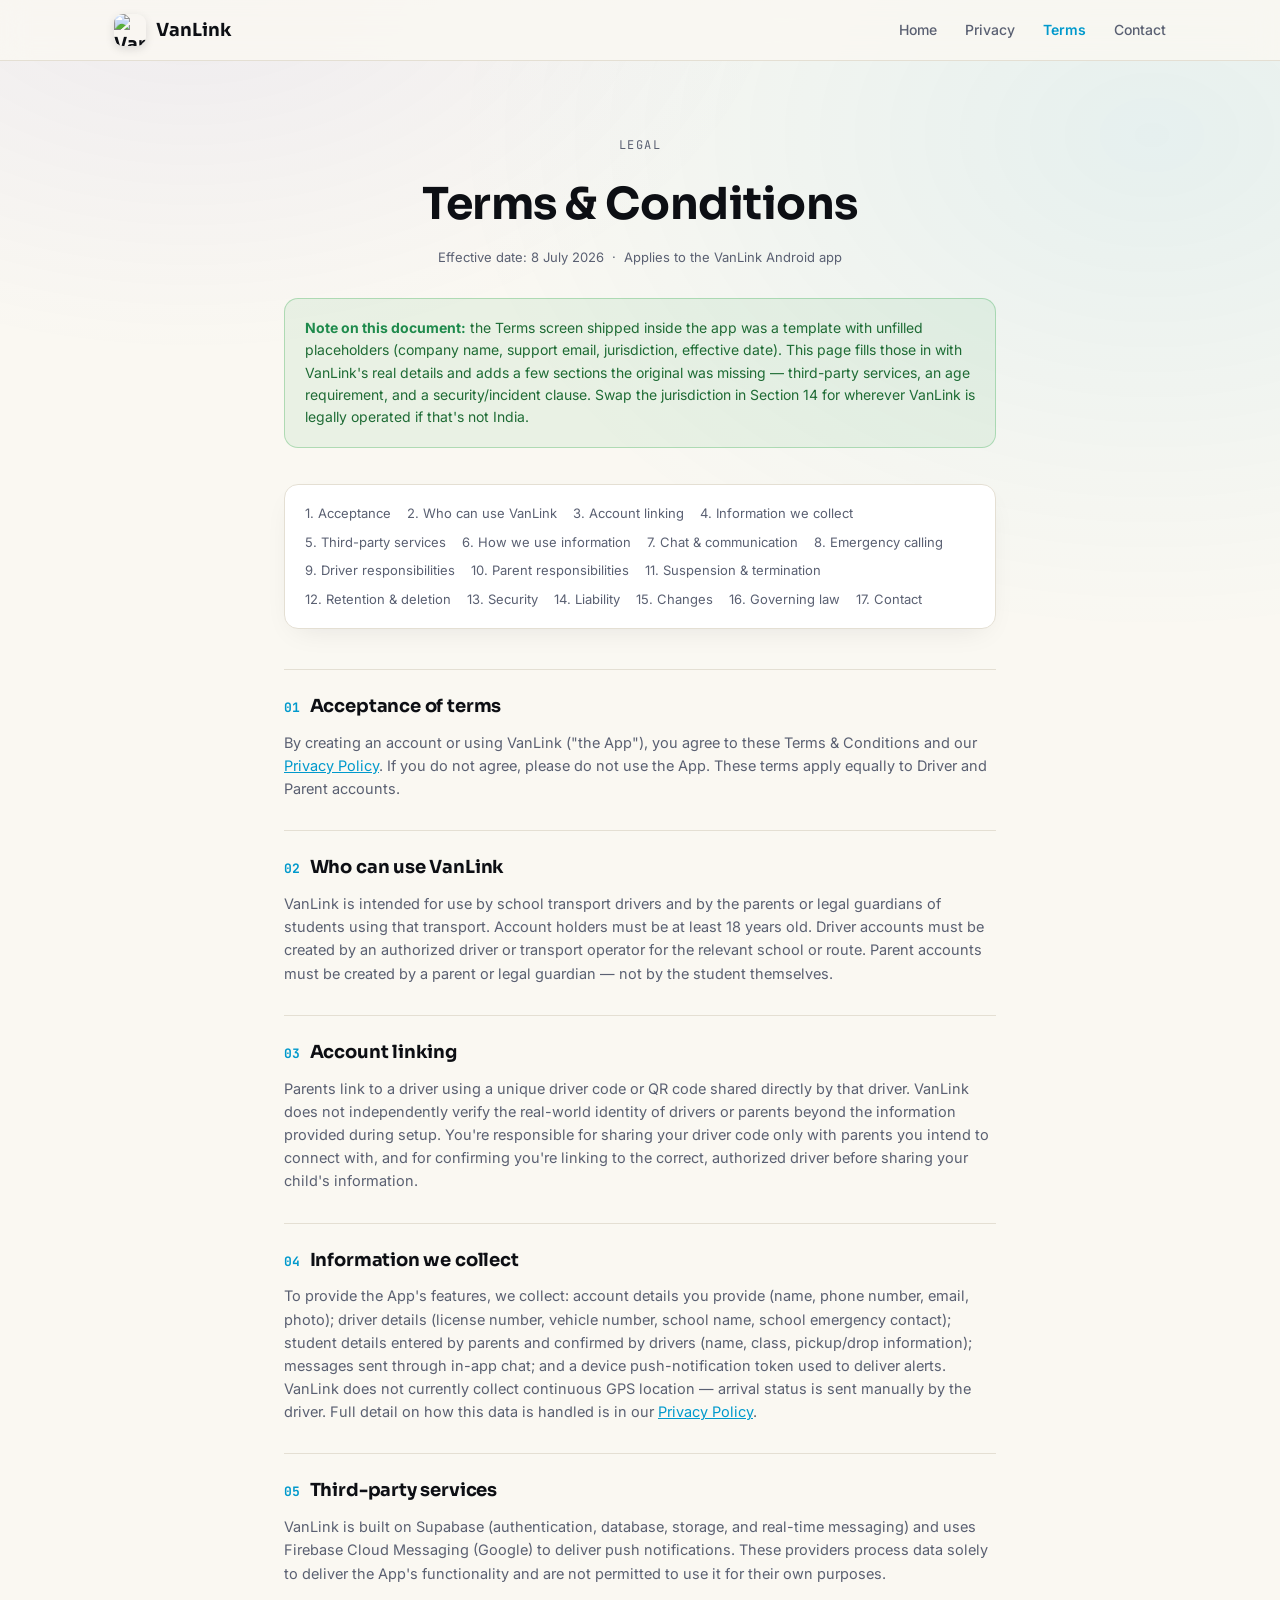
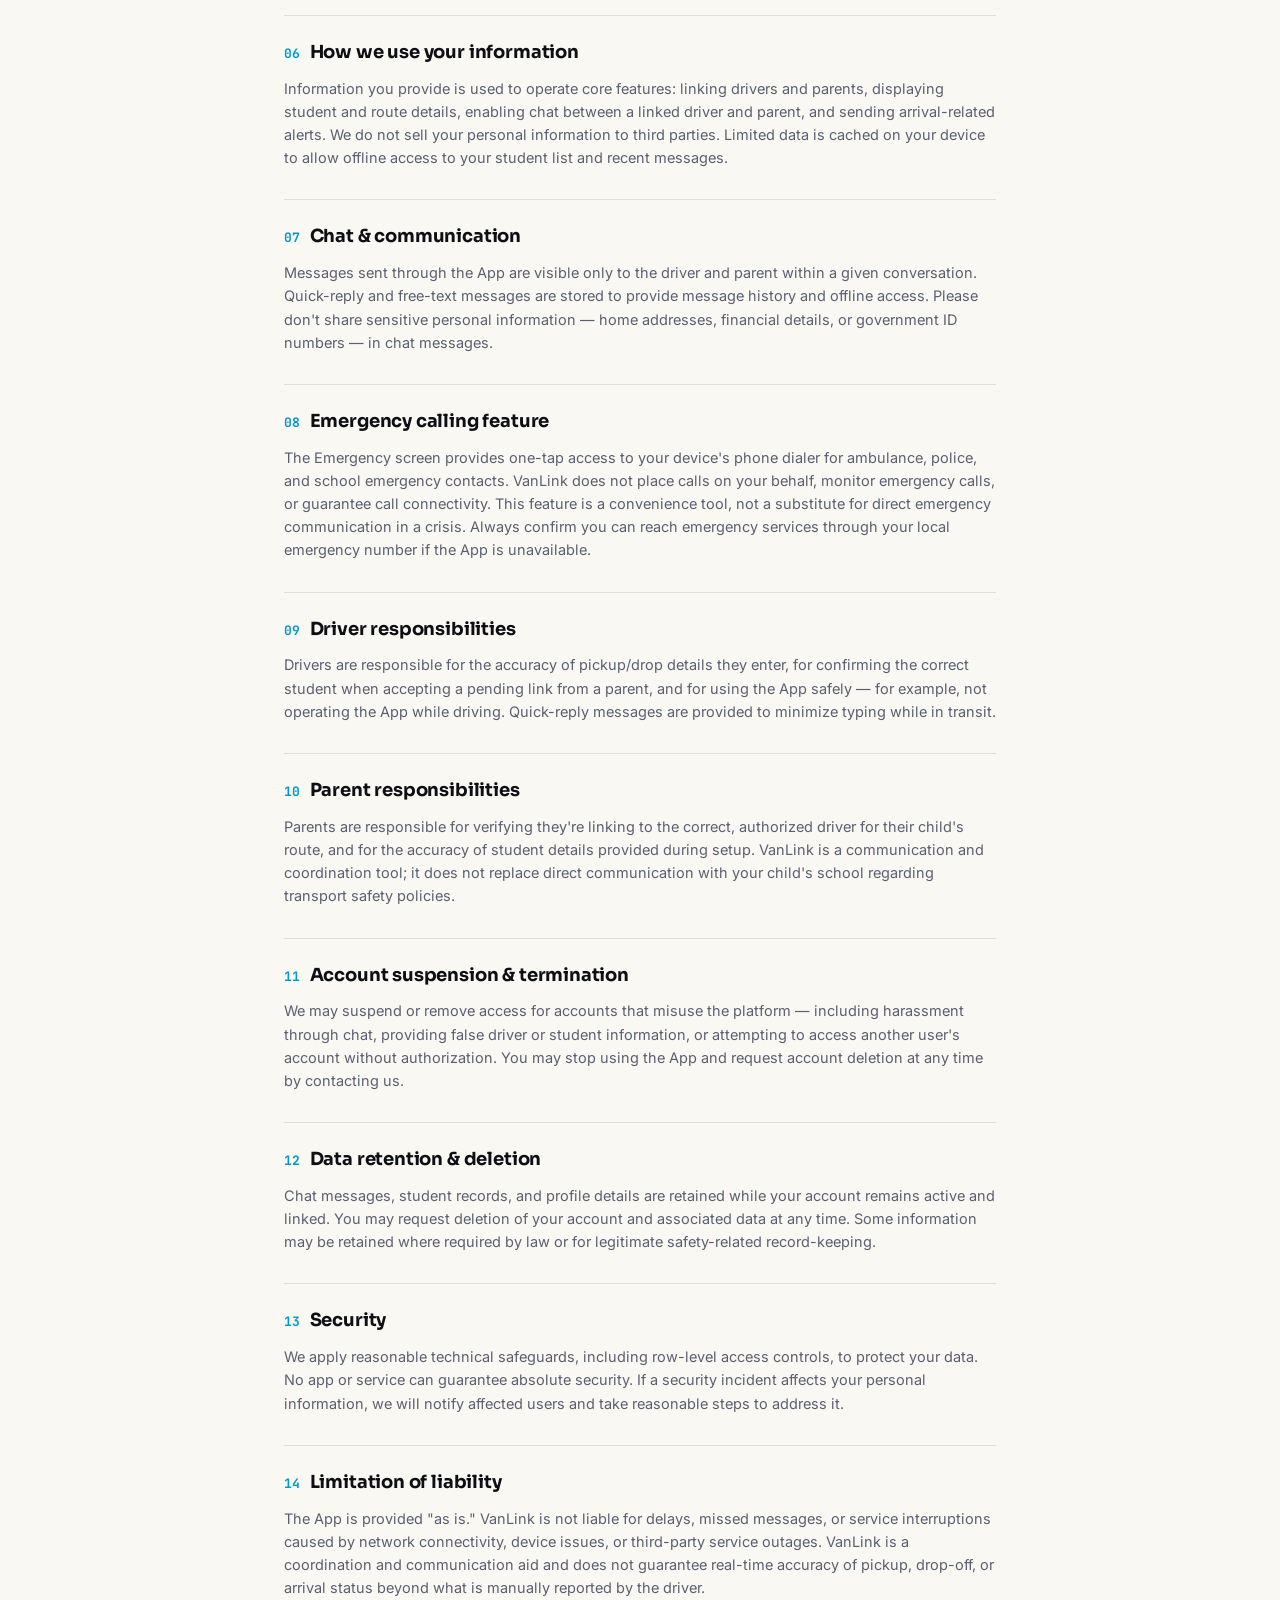
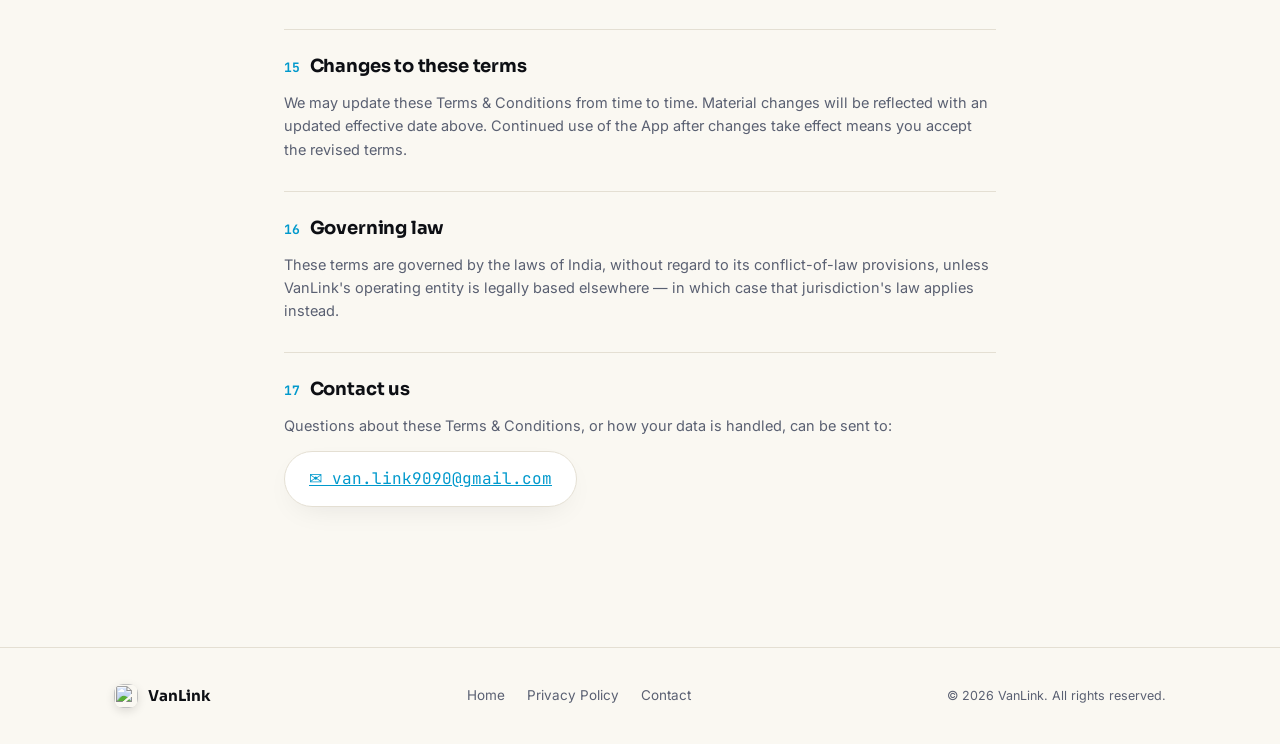
==== terms.html @ 6789e9de "Add files via upload" ====
<!DOCTYPE html>
<html lang="en">
<head>
<meta charset="UTF-8">
<meta name="viewport" content="width=device-width, initial-scale=1.0">
<title>Terms &amp; Conditions — VanLink</title>
<link rel="icon" href="assets/icon.png">
<link rel="stylesheet" href="style.css">
</head>
<body>

<nav class="nav">
  <div class="wrap">
    <div class="brand"><img src="assets/icon.png" alt="VanLink icon"> VanLink</div>
    <div class="navlinks">
      <a href="index.html">Home</a>
      <a href="privacy.html">Privacy</a>
      <a href="terms.html" class="active">Terms</a>
      <a href="#contact-foot">Contact</a>
    </div>
  </div>
</nav>

<header class="legal-hero">
  <div class="wrap">
    <span class="eyebrow">Legal</span>
    <h1>Terms &amp; Conditions</h1>
    <p class="updated">Effective date: 8 July 2026 &nbsp;·&nbsp; Applies to the VanLink Android app</p>
  </div>
</header>

<div class="wrap legal-body">

  <div class="legal-notice">
    <b>Note on this document:</b> the Terms screen shipped inside the app was a template with unfilled placeholders (company name, support email, jurisdiction, effective date). This page fills those in with VanLink's real details and adds a few sections the original was missing — third-party services, an age requirement, and a security/incident clause. Swap the jurisdiction in Section 14 for wherever VanLink is legally operated if that's not India.
  </div>

  <div class="toc">
    <a href="#t1">1. Acceptance</a>
    <a href="#t2">2. Who can use VanLink</a>
    <a href="#t3">3. Account linking</a>
    <a href="#t4">4. Information we collect</a>
    <a href="#t5">5. Third-party services</a>
    <a href="#t6">6. How we use information</a>
    <a href="#t7">7. Chat &amp; communication</a>
    <a href="#t8">8. Emergency calling</a>
    <a href="#t9">9. Driver responsibilities</a>
    <a href="#t10">10. Parent responsibilities</a>
    <a href="#t11">11. Suspension &amp; termination</a>
    <a href="#t12">12. Retention &amp; deletion</a>
    <a href="#t13">13. Security</a>
    <a href="#t14">14. Liability</a>
    <a href="#t15">15. Changes</a>
    <a href="#t16">16. Governing law</a>
    <a href="#t17">17. Contact</a>
  </div>

  <div class="legal-section" id="t1">
    <h2><span class="num">01</span> Acceptance of terms</h2>
    <p>By creating an account or using VanLink ("the App"), you agree to these Terms &amp; Conditions and our <a href="privacy.html">Privacy Policy</a>. If you do not agree, please do not use the App. These terms apply equally to Driver and Parent accounts.</p>
  </div>

  <div class="legal-section" id="t2">
    <h2><span class="num">02</span> Who can use VanLink</h2>
    <p>VanLink is intended for use by school transport drivers and by the parents or legal guardians of students using that transport. Account holders must be at least 18 years old. Driver accounts must be created by an authorized driver or transport operator for the relevant school or route. Parent accounts must be created by a parent or legal guardian — not by the student themselves.</p>
  </div>

  <div class="legal-section" id="t3">
    <h2><span class="num">03</span> Account linking</h2>
    <p>Parents link to a driver using a unique driver code or QR code shared directly by that driver. VanLink does not independently verify the real-world identity of drivers or parents beyond the information provided during setup. You're responsible for sharing your driver code only with parents you intend to connect with, and for confirming you're linking to the correct, authorized driver before sharing your child's information.</p>
  </div>

  <div class="legal-section" id="t4">
    <h2><span class="num">04</span> Information we collect</h2>
    <p>To provide the App's features, we collect: account details you provide (name, phone number, email, photo); driver details (license number, vehicle number, school name, school emergency contact); student details entered by parents and confirmed by drivers (name, class, pickup/drop information); messages sent through in-app chat; and a device push-notification token used to deliver alerts. VanLink does not currently collect continuous GPS location — arrival status is sent manually by the driver. Full detail on how this data is handled is in our <a href="privacy.html">Privacy Policy</a>.</p>
  </div>

  <div class="legal-section" id="t5">
    <h2><span class="num">05</span> Third-party services</h2>
    <p>VanLink is built on Supabase (authentication, database, storage, and real-time messaging) and uses Firebase Cloud Messaging (Google) to deliver push notifications. These providers process data solely to deliver the App's functionality and are not permitted to use it for their own purposes.</p>
  </div>

  <div class="legal-section" id="t6">
    <h2><span class="num">06</span> How we use your information</h2>
    <p>Information you provide is used to operate core features: linking drivers and parents, displaying student and route details, enabling chat between a linked driver and parent, and sending arrival-related alerts. We do not sell your personal information to third parties. Limited data is cached on your device to allow offline access to your student list and recent messages.</p>
  </div>

  <div class="legal-section" id="t7">
    <h2><span class="num">07</span> Chat &amp; communication</h2>
    <p>Messages sent through the App are visible only to the driver and parent within a given conversation. Quick-reply and free-text messages are stored to provide message history and offline access. Please don't share sensitive personal information — home addresses, financial details, or government ID numbers — in chat messages.</p>
  </div>

  <div class="legal-section" id="t8">
    <h2><span class="num">08</span> Emergency calling feature</h2>
    <p>The Emergency screen provides one-tap access to your device's phone dialer for ambulance, police, and school emergency contacts. VanLink does not place calls on your behalf, monitor emergency calls, or guarantee call connectivity. This feature is a convenience tool, not a substitute for direct emergency communication in a crisis. Always confirm you can reach emergency services through your local emergency number if the App is unavailable.</p>
  </div>

  <div class="legal-section" id="t9">
    <h2><span class="num">09</span> Driver responsibilities</h2>
    <p>Drivers are responsible for the accuracy of pickup/drop details they enter, for confirming the correct student when accepting a pending link from a parent, and for using the App safely — for example, not operating the App while driving. Quick-reply messages are provided to minimize typing while in transit.</p>
  </div>

  <div class="legal-section" id="t10">
    <h2><span class="num">10</span> Parent responsibilities</h2>
    <p>Parents are responsible for verifying they're linking to the correct, authorized driver for their child's route, and for the accuracy of student details provided during setup. VanLink is a communication and coordination tool; it does not replace direct communication with your child's school regarding transport safety policies.</p>
  </div>

  <div class="legal-section" id="t11">
    <h2><span class="num">11</span> Account suspension &amp; termination</h2>
    <p>We may suspend or remove access for accounts that misuse the platform — including harassment through chat, providing false driver or student information, or attempting to access another user's account without authorization. You may stop using the App and request account deletion at any time by contacting us.</p>
  </div>

  <div class="legal-section" id="t12">
    <h2><span class="num">12</span> Data retention &amp; deletion</h2>
    <p>Chat messages, student records, and profile details are retained while your account remains active and linked. You may request deletion of your account and associated data at any time. Some information may be retained where required by law or for legitimate safety-related record-keeping.</p>
  </div>

  <div class="legal-section" id="t13">
    <h2><span class="num">13</span> Security</h2>
    <p>We apply reasonable technical safeguards, including row-level access controls, to protect your data. No app or service can guarantee absolute security. If a security incident affects your personal information, we will notify affected users and take reasonable steps to address it.</p>
  </div>

  <div class="legal-section" id="t14">
    <h2><span class="num">14</span> Limitation of liability</h2>
    <p>The App is provided "as is." VanLink is not liable for delays, missed messages, or service interruptions caused by network connectivity, device issues, or third-party service outages. VanLink is a coordination and communication aid and does not guarantee real-time accuracy of pickup, drop-off, or arrival status beyond what is manually reported by the driver.</p>
  </div>

  <div class="legal-section" id="t15">
    <h2><span class="num">15</span> Changes to these terms</h2>
    <p>We may update these Terms &amp; Conditions from time to time. Material changes will be reflected with an updated effective date above. Continued use of the App after changes take effect means you accept the revised terms.</p>
  </div>

  <div class="legal-section" id="t16">
    <h2><span class="num">16</span> Governing law</h2>
    <p>These terms are governed by the laws of India, without regard to its conflict-of-law provisions, unless VanLink's operating entity is legally based elsewhere — in which case that jurisdiction's law applies instead.</p>
  </div>

  <div class="legal-section" id="t17">
    <h2><span class="num">17</span> Contact us</h2>
    <p>Questions about these Terms &amp; Conditions, or how your data is handled, can be sent to:</p>
    <p><a class="email-pill" href="mailto:van.link9090@gmail.com" style="margin-top:6px;">✉ van.link9090@gmail.com</a></p>
  </div>

</div>

<footer id="contact-foot">
  <div class="wrap">
    <div class="brand" style="font-size:15px;"><img src="assets/icon.png" style="width:24px;height:24px;"> VanLink</div>
    <div class="flinks">
      <a href="index.html">Home</a>
      <a href="privacy.html">Privacy Policy</a>
      <a href="mailto:van.link9090@gmail.com">Contact</a>
    </div>
    <span class="fine">© 2026 VanLink. All rights reserved.</span>
  </div>
</footer>

</body>
</html>
---- style.css ----
@import url('https://fonts.googleapis.com/css2?family=Sora:wght@400;500;600;700;800&family=Inter:wght@400;500;600&family=JetBrains+Mono:wght@500;600&display=swap');

:root{
  --blue:#0099CC;
  --purple:#5B4FCF;
  --green:#28A745;
  --orange:#F5A623;
  --bg:#FAF8F2;
  --surface:#FFFFFF;
  --card:#FFFFFF;
  --card-line:#E4DFD3;
  --text:#111111;
  --text-dim:#5A6072;
  --radius:18px;
  --shadow: 0 10px 30px -12px rgba(20,20,30,0.10);
  --shadow-lg: 0 30px 60px -20px rgba(20,20,30,0.16);
}

*{box-sizing:border-box; margin:0; padding:0;}
html{scroll-behavior:smooth;}
body{
  background:var(--bg);
  color:var(--text);
  font-family:'Inter', sans-serif;
  line-height:1.6;
  overflow-x:hidden;
}

body::before{
  content:"";
  position:fixed; inset:0;
  background:
    radial-gradient(ellipse 600px 400px at 15% -5%, rgba(91,79,207,0.08), transparent),
    radial-gradient(ellipse 700px 500px at 90% 15%, rgba(0,153,204,0.08), transparent);
  pointer-events:none;
  z-index:0;
}

h1,h2,h3,h4{
  font-family:'Sora', sans-serif;
  letter-spacing:-0.01em;
  color:#0D0F14;
}

a{color:inherit; text-decoration:none;}
.mono{font-family:'JetBrains Mono', monospace;}

.wrap{max-width:1100px; margin:0 auto; padding:0 24px; position:relative; z-index:1;}

/* ---------- NAV ---------- */
.nav{
  position:sticky; top:0; z-index:50;
  backdrop-filter:blur(14px);
  background:rgba(250,248,242,0.82);
  border-bottom:1px solid var(--card-line);
}
.nav .wrap{display:flex; align-items:center; justify-content:space-between; padding-top:14px; padding-bottom:14px;}
.brand{display:flex; align-items:center; gap:10px; font-family:'Sora'; font-weight:700; font-size:18px; color:#0D0F14;}
.brand img{width:32px; height:32px; border-radius:9px; box-shadow:0 3px 10px rgba(0,0,0,0.12);}
.navlinks{display:flex; gap:28px; font-size:14px; font-weight:500; color:var(--text-dim);}
.navlinks a:hover{color:var(--blue);}
.navlinks .active{color:var(--blue); font-weight:600;}

/* ---------- ROUTE LINE (signature element) ---------- */
.route-rail{
  position:absolute; left:50%; top:0; bottom:0; width:2px;
  transform:translateX(-50%);
  background:repeating-linear-gradient(to bottom, var(--card-line) 0 10px, transparent 10px 20px);
  z-index:0;
}
.stop{
  display:flex; align-items:center; gap:10px;
  justify-content:center;
  margin-bottom:6px;
}
.stop .dot{
  width:12px; height:12px; border-radius:50%;
  background:linear-gradient(135deg, var(--blue), var(--purple));
  box-shadow:0 0 0 6px rgba(0,153,204,0.10);
}
.stop .label{
  font-family:'JetBrains Mono', monospace; font-size:12px; letter-spacing:0.12em;
  text-transform:uppercase; color:var(--text-dim);
}

/* ---------- HERO ---------- */
.hero{padding:96px 0 60px; text-align:center; position:relative;}
.hero .eyebrow{
  display:inline-flex; align-items:center; gap:8px;
  font-family:'JetBrains Mono'; font-size:12.5px; letter-spacing:0.14em; text-transform:uppercase;
  color:#1E8A4C; border:1px solid rgba(40,167,69,0.3); background:rgba(40,167,69,0.08);
  padding:6px 14px; border-radius:100px; margin-bottom:28px;
}
.hero h1{
  font-size:clamp(38px, 6vw, 66px); font-weight:800; line-height:1.05;
  background:linear-gradient(100deg, #0D0F14 30%, var(--blue) 68%, var(--purple) 100%);
  -webkit-background-clip:text; background-clip:text; color:transparent;
  max-width:820px; margin:0 auto 22px;
}
.hero p.lede{
  font-size:18px; color:var(--text-dim); max-width:560px; margin:0 auto 36px;
}
.cta-row{display:flex; gap:14px; justify-content:center; flex-wrap:wrap;}
.btn{
  display:inline-flex; align-items:center; gap:8px;
  padding:14px 26px; border-radius:14px; font-weight:600; font-size:15px;
  border:1px solid var(--card-line); transition:transform .15s ease, box-shadow .15s ease;
}
.btn:hover{transform:translateY(-2px); box-shadow:var(--shadow);}
.btn-primary{
  background:linear-gradient(120deg, var(--blue), var(--purple));
  color:#fff; border:none;
}
.btn-ghost{background:#fff; color:#0D0F14;}
.btn-ghost:hover{border-color:var(--blue);}

/* ---------- SECTION SHELL ---------- */
section{padding:78px 0; position:relative;}
.section-head{text-align:center; max-width:640px; margin:0 auto 54px;}
.section-head h2{font-size:clamp(28px,4vw,38px); font-weight:700; margin-bottom:14px;}
.section-head p{color:var(--text-dim); font-size:16px;}

/* ---------- FEATURE GRID ---------- */
.grid3{display:grid; grid-template-columns:repeat(3,1fr); gap:20px;}
.grid2{display:grid; grid-template-columns:repeat(2,1fr); gap:20px;}
.card{
  background:var(--card); border:1px solid var(--card-line); border-radius:var(--radius);
  padding:28px; box-shadow:var(--shadow); transition:transform .15s ease, box-shadow .15s ease;
}
.card:hover{transform:translateY(-3px); box-shadow:var(--shadow-lg);}
.card .ico{
  width:42px; height:42px; border-radius:12px; display:flex; align-items:center; justify-content:center;
  background:rgba(0,153,204,0.10); margin-bottom:18px; font-size:20px;
}
.card h3{font-size:17px; margin-bottom:8px; font-weight:600;}
.card p{color:var(--text-dim); font-size:14.5px;}

/* ---------- ROLE TABS ---------- */
.roles{display:grid; grid-template-columns:1fr 1fr; gap:24px;}
.role-card{
  border:1px solid var(--card-line); border-radius:22px; padding:32px; background:var(--card);
  box-shadow:var(--shadow);
}
.role-card .tag{
  font-family:'JetBrains Mono'; font-size:11.5px; letter-spacing:0.1em; text-transform:uppercase;
  color:var(--blue); margin-bottom:12px; display:block;
}
.role-card h3{font-size:22px; margin-bottom:16px;}
.role-card ul{list-style:none;}
.role-card li{
  padding:9px 0; border-top:1px solid var(--card-line); color:var(--text-dim); font-size:14.5px;
  display:flex; gap:10px;
}
.role-card li:before{content:"→"; color:var(--green); flex-shrink:0; font-weight:700;}

/* ---------- PHONE MOCKUPS ---------- */
.showcase{display:flex; gap:28px; justify-content:center; flex-wrap:wrap; padding-top:10px;}
.phone{
  width:240px; height:490px; border-radius:34px; padding:10px;
  background:linear-gradient(160deg,#232734,#111318);
  border:1px solid rgba(0,0,0,0.08);
  box-shadow:var(--shadow-lg);
  position:relative; flex-shrink:0;
}
.phone .screen{
  width:100%; height:100%; border-radius:26px; overflow:hidden;
  background:linear-gradient(180deg,#FFFFFF, #F5F8FF 70%);
  position:relative; display:flex; flex-direction:column;
}
.phone .notch{
  position:absolute; top:8px; left:50%; transform:translateX(-50%);
  width:60px; height:6px; border-radius:6px; background:rgba(0,0,0,0.12); z-index:5;
}
.phone .caption{text-align:center; margin-top:16px; font-size:13.5px; color:var(--text-dim); font-family:'JetBrains Mono';}
.screen-content{padding:26px 16px 16px; flex:1; display:flex; flex-direction:column; gap:10px;}
.mini-bar{height:9px; border-radius:5px; background:#E7EAF2;}
.mini-bar.w60{width:60%;} .mini-bar.w80{width:80%;} .mini-bar.w40{width:40%;}
.mini-card{
  background:#FFFFFF; border:1px solid #ECE7DA;
  border-radius:12px; padding:12px; display:flex; align-items:center; gap:10px;
  box-shadow:0 4px 12px -6px rgba(20,20,30,0.10);
}
.mini-avatar{width:30px; height:30px; border-radius:9px; background:linear-gradient(135deg,var(--blue),var(--purple)); flex-shrink:0;}
.chat-bubble{max-width:75%; padding:8px 12px; border-radius:12px; font-size:11px;}
.chat-bubble.left{align-self:flex-start; background:#F0F2F8; color:#22262F; border-bottom-left-radius:2px;}
.chat-bubble.right{align-self:flex-end; background:linear-gradient(120deg,var(--blue),var(--purple)); color:#fff; border-bottom-right-radius:2px;}
.emg-btn{padding:12px; border-radius:12px; font-size:12px; font-weight:600; text-align:center;}
.emg-btn.a{background:rgba(217,48,37,0.10); color:#D93025;}
.emg-btn.b{background:rgba(0,153,204,0.10); color:var(--blue);}
.emg-btn.c{background:rgba(40,167,69,0.10); color:var(--green);}

/* ---------- MINI CODE (inside phone mockups) ---------- */
.mini-code{display:flex; gap:6px; justify-content:center; margin:6px 0;}
.mini-code span{
  width:28px; height:34px; display:flex; align-items:center; justify-content:center;
  border-radius:7px; background:#F0F2F8; border:1px solid #ECE7DA;
  font-family:'JetBrains Mono', monospace; font-weight:600; font-size:13px; color:var(--blue);
}
.mini-btn{
  padding:10px; border-radius:10px; text-align:center; font-size:12px; font-weight:600;
  background:linear-gradient(120deg,var(--blue),var(--purple)); color:#fff;
}
.mini-label{font-size:10.5px; color:var(--text-dim); text-align:center; font-family:'JetBrains Mono', monospace; letter-spacing:.06em; text-transform:uppercase;}
.mini-card.vcard{flex-direction:column; align-items:flex-start; gap:6px;}
.mini-card.vcard .mini-avatar{width:100%; height:70px; border-radius:10px;}

/* ---------- CODE BLOCK (driver code) ---------- */
.code-strip{
  display:flex; justify-content:center; gap:10px; margin:8px 0 0;
}
.code-strip span{
  width:44px; height:52px; display:flex; align-items:center; justify-content:center;
  border-radius:10px; background:#fff; border:1px solid var(--card-line); box-shadow:var(--shadow);
  font-family:'JetBrains Mono', monospace; font-weight:600; font-size:20px; color:#1E8A4C;
}

/* ---------- CONTACT ---------- */
.contact-card{
  border:1px solid var(--card-line); background:linear-gradient(140deg, rgba(0,153,204,0.07), rgba(91,79,207,0.07));
  border-radius:26px; padding:52px; text-align:center; box-shadow:var(--shadow);
}
.contact-card h2{font-size:30px; margin-bottom:12px;}
.contact-card p{color:var(--text-dim); margin-bottom:26px;}
.email-pill{
  display:inline-flex; align-items:center; gap:10px; font-family:'JetBrains Mono', monospace; font-size:16px;
  background:#fff; border:1px solid var(--card-line); padding:14px 24px; border-radius:100px;
  color:#0D0F14; box-shadow:var(--shadow); transition:box-shadow .15s ease;
}
.email-pill:hover{box-shadow:var(--shadow-lg);}

/* ---------- FOOTER ---------- */
footer{border-top:1px solid var(--card-line); padding:36px 0; margin-top:20px;}
footer .wrap{display:flex; justify-content:space-between; align-items:center; flex-wrap:wrap; gap:16px;}
footer .flinks{display:flex; gap:22px; font-size:13.5px; color:var(--text-dim);}
footer .flinks a:hover{color:var(--blue);}
.fine{font-size:12.5px; color:var(--text-dim);}

/* ---------- LEGAL PAGES ---------- */
.legal-hero{padding:70px 0 30px; text-align:center;}
.legal-hero .eyebrow{
  font-family:'JetBrains Mono'; font-size:12px; letter-spacing:0.12em; text-transform:uppercase; color:var(--text-dim);
}
.legal-hero h1{font-size:clamp(30px,4vw,44px); margin:12px 0 8px;}
.updated{font-size:13px; color:var(--text-dim);}
.legal-body{max-width:760px; margin:0 auto; padding-bottom:90px;}
.legal-notice{
  border:1px solid rgba(40,167,69,0.3); background:rgba(40,167,69,0.08); border-radius:14px;
  padding:18px 20px; margin-bottom:36px; font-size:14px; color:#1E6B35;
}
.legal-notice b{color:#1E8A4C;}
.legal-section{padding:22px 0; border-top:1px solid var(--card-line);}
.legal-section:first-of-type{border-top:none;}
.legal-section h2{font-size:18px; margin-bottom:10px; display:flex; gap:10px; align-items:baseline; color:#0D0F14;}
.legal-section h2 .num{font-family:'JetBrains Mono'; font-size:13px; color:var(--blue);}
.legal-section p, .legal-section li{color:var(--text-dim); font-size:14.5px; margin-bottom:8px;}
.legal-section ul{padding-left:20px;}
.legal-section a{color:var(--blue); text-decoration:underline;}
.toc{display:flex; flex-wrap:wrap; gap:8px 16px; margin-bottom:40px; padding:18px 20px; background:var(--card); border:1px solid var(--card-line); border-radius:14px; box-shadow:var(--shadow);}
.toc a{font-size:13px; color:var(--text-dim); text-decoration:none;}
.toc a:hover{color:var(--blue);}

@media(max-width:860px){
  .grid3{grid-template-columns:1fr;}
  .grid2{grid-template-columns:1fr;}
  .roles{grid-template-columns:1fr;}
  .navlinks{gap:16px; font-size:13px;}
  .route-rail{display:none;}
}
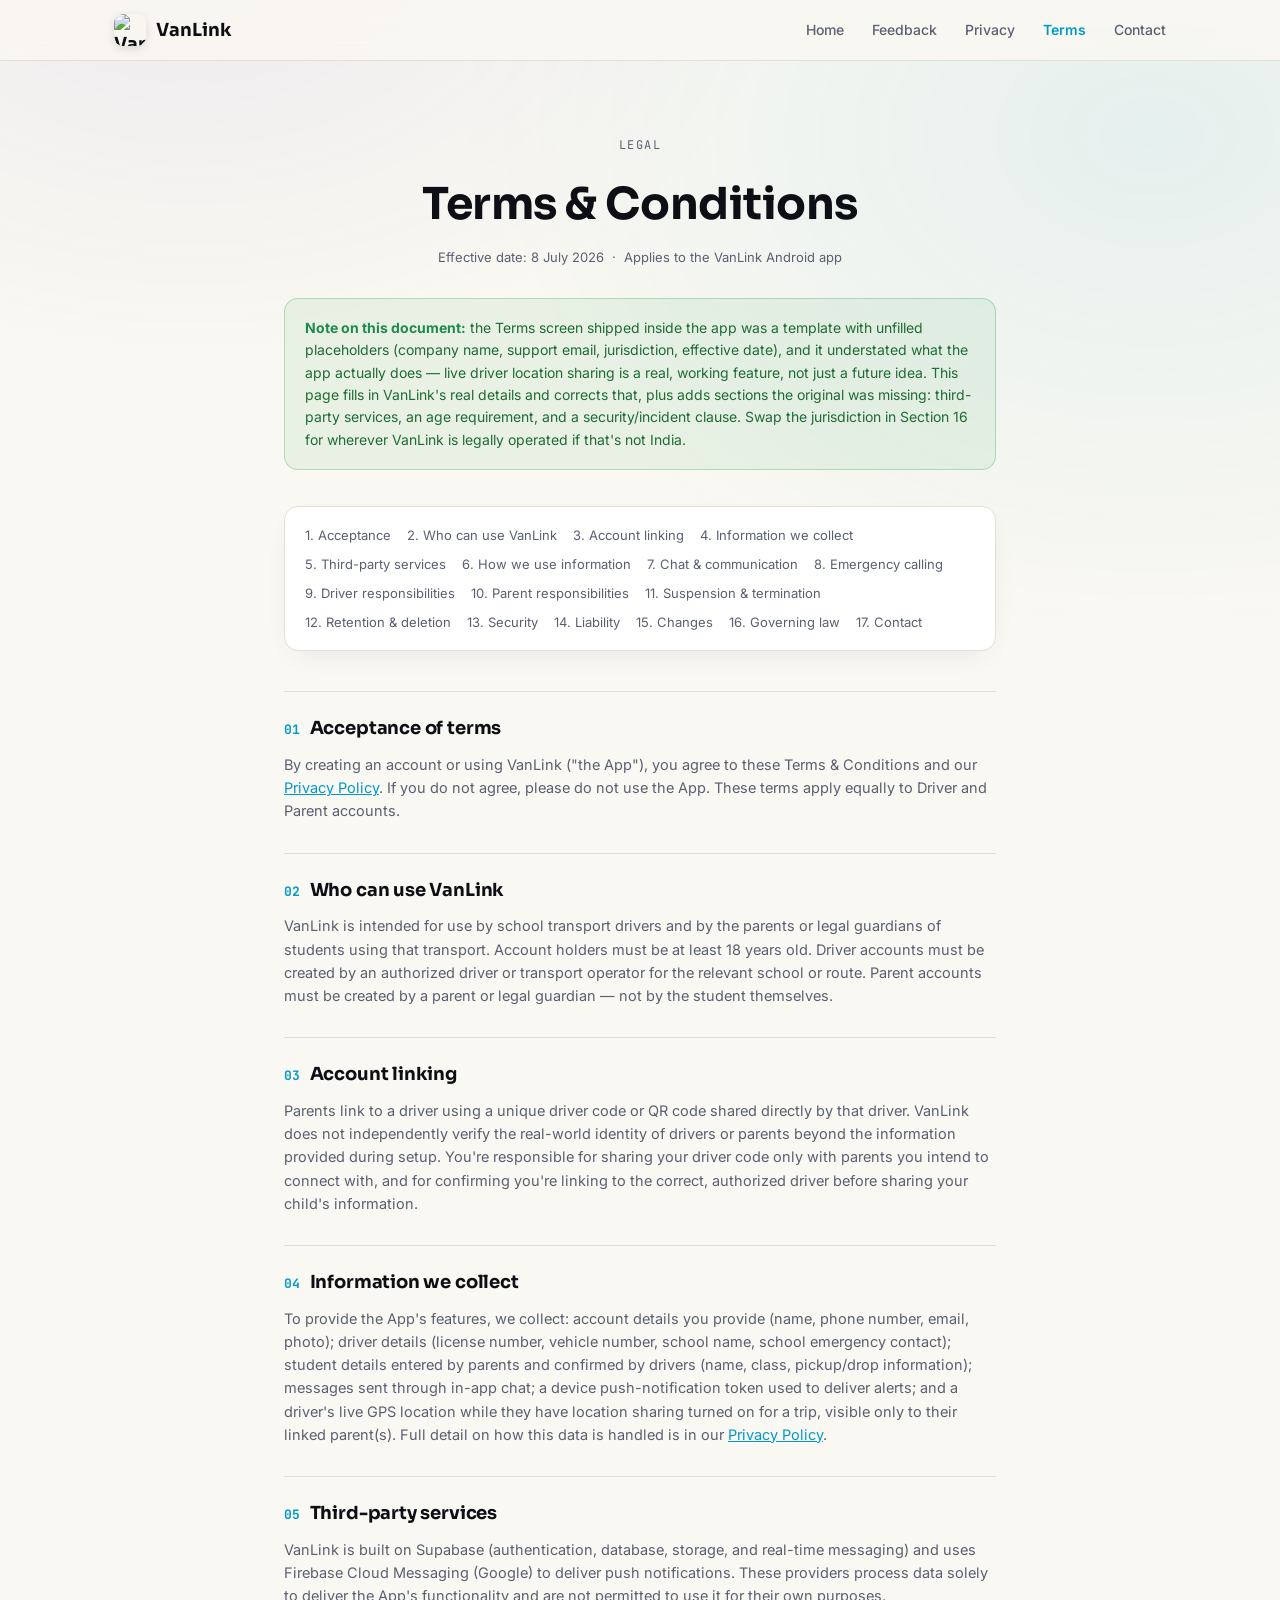
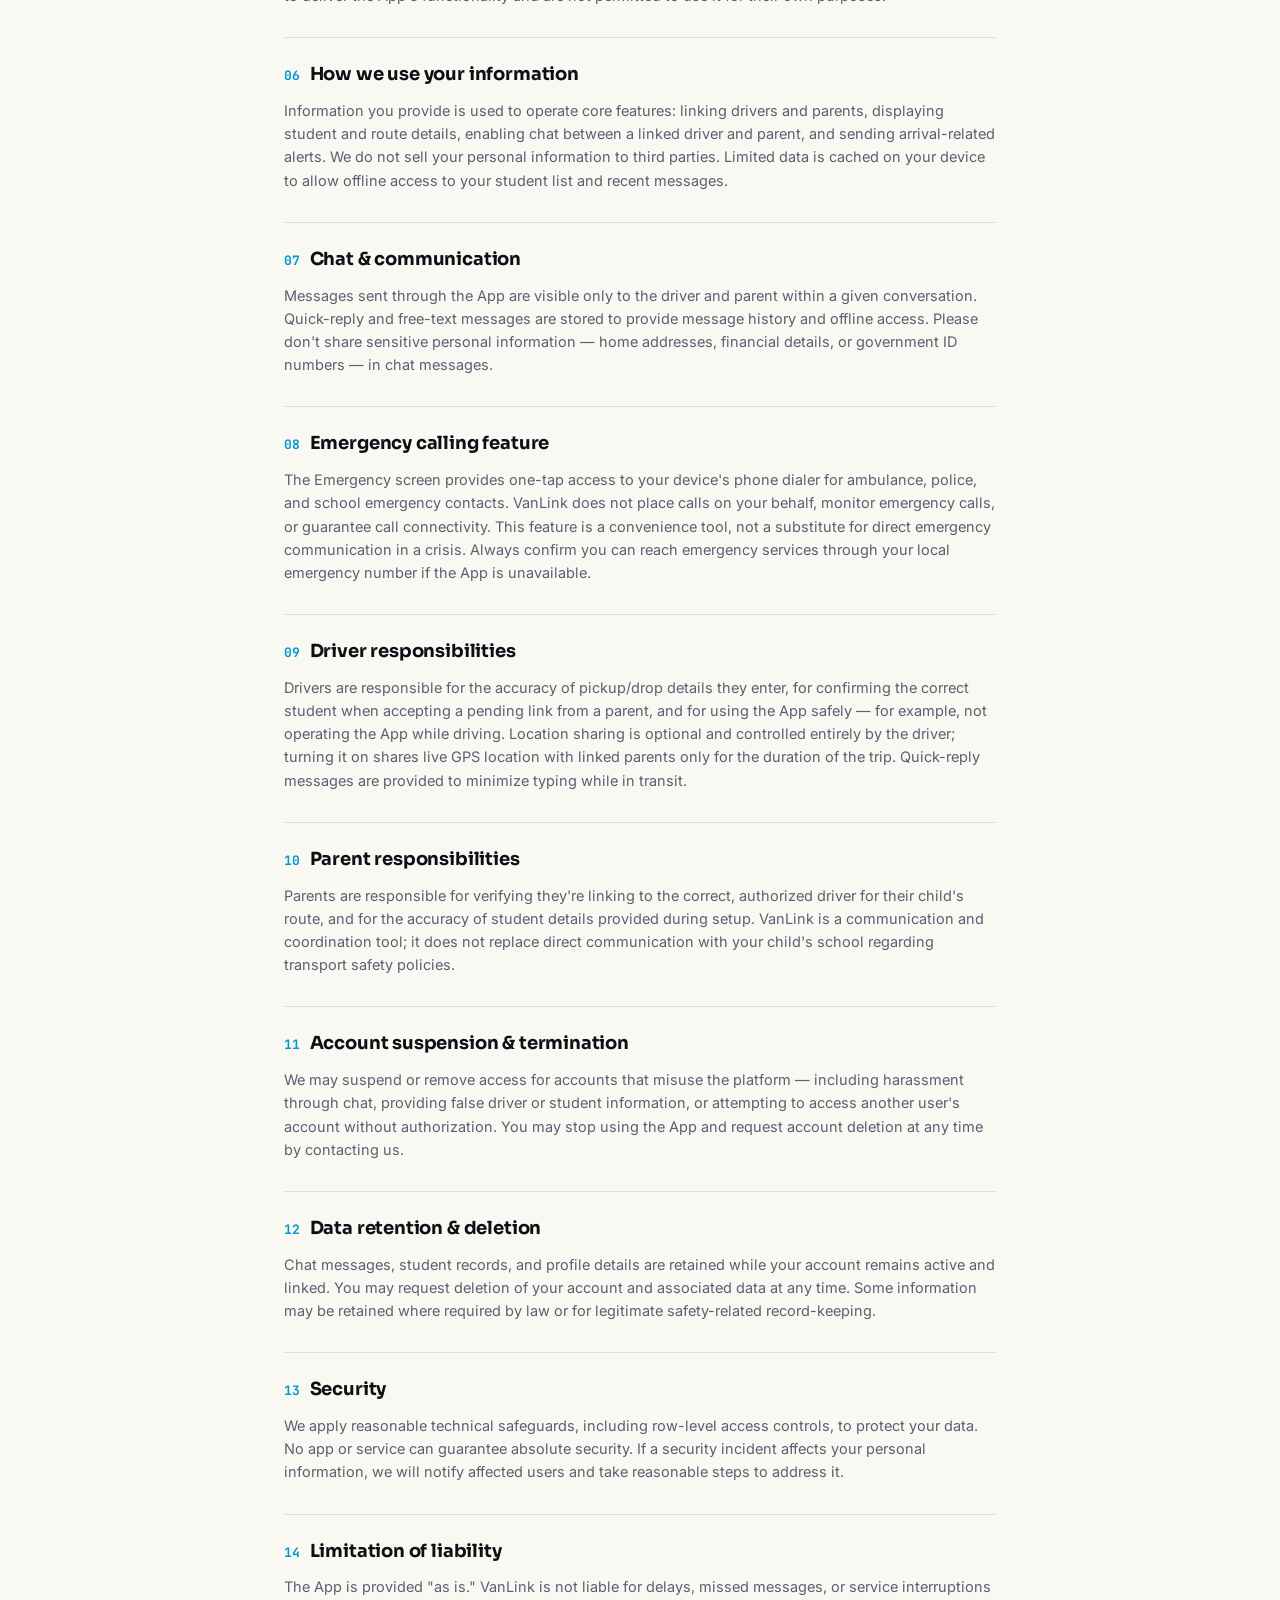
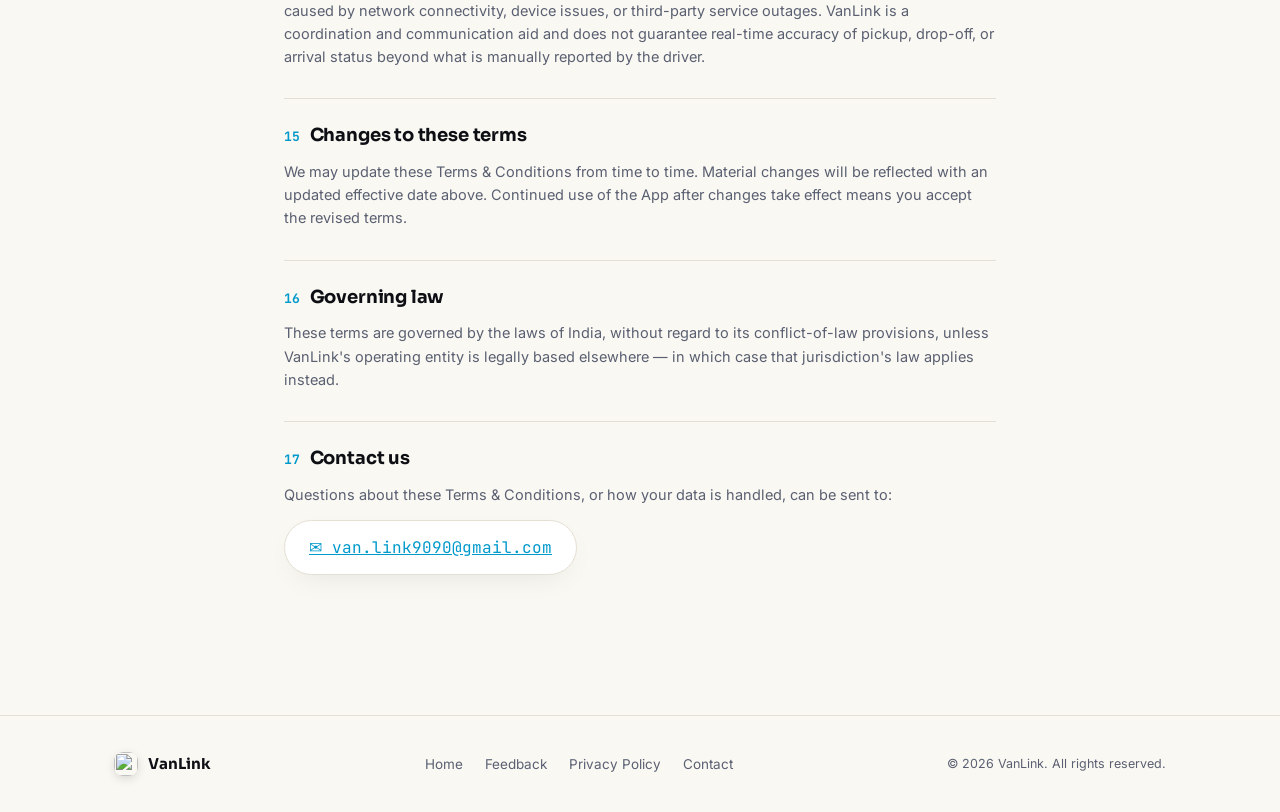
==== commit 32d82369: "Revise terms for accuracy and added details Updated terms to reflect accurate app features and respo" ====
--- a/terms.html
+++ b/terms.html
@@ -14,6 +14,7 @@
     <div class="brand"><img src="assets/icon.png" alt="VanLink icon"> VanLink</div>
     <div class="navlinks">
       <a href="index.html">Home</a>
+      <a href="feedback.html">Feedback</a>
       <a href="privacy.html">Privacy</a>
       <a href="terms.html" class="active">Terms</a>
       <a href="#contact-foot">Contact</a>
@@ -32,7 +33,7 @@
 <div class="wrap legal-body">
 
   <div class="legal-notice">
-    <b>Note on this document:</b> the Terms screen shipped inside the app was a template with unfilled placeholders (company name, support email, jurisdiction, effective date). This page fills those in with VanLink's real details and adds a few sections the original was missing — third-party services, an age requirement, and a security/incident clause. Swap the jurisdiction in Section 14 for wherever VanLink is legally operated if that's not India.
+    <b>Note on this document:</b> the Terms screen shipped inside the app was a template with unfilled placeholders (company name, support email, jurisdiction, effective date), and it understated what the app actually does — live driver location sharing is a real, working feature, not just a future idea. This page fills in VanLink's real details and corrects that, plus adds sections the original was missing: third-party services, an age requirement, and a security/incident clause. Swap the jurisdiction in Section 16 for wherever VanLink is legally operated if that's not India.
   </div>
 
   <div class="toc">
@@ -72,7 +73,7 @@
 
   <div class="legal-section" id="t4">
     <h2><span class="num">04</span> Information we collect</h2>
-    <p>To provide the App's features, we collect: account details you provide (name, phone number, email, photo); driver details (license number, vehicle number, school name, school emergency contact); student details entered by parents and confirmed by drivers (name, class, pickup/drop information); messages sent through in-app chat; and a device push-notification token used to deliver alerts. VanLink does not currently collect continuous GPS location — arrival status is sent manually by the driver. Full detail on how this data is handled is in our <a href="privacy.html">Privacy Policy</a>.</p>
+    <p>To provide the App's features, we collect: account details you provide (name, phone number, email, photo); driver details (license number, vehicle number, school name, school emergency contact); student details entered by parents and confirmed by drivers (name, class, pickup/drop information); messages sent through in-app chat; a device push-notification token used to deliver alerts; and a driver's live GPS location while they have location sharing turned on for a trip, visible only to their linked parent(s). Full detail on how this data is handled is in our <a href="privacy.html">Privacy Policy</a>.</p>
   </div>
 
   <div class="legal-section" id="t5">
@@ -97,7 +98,7 @@
 
   <div class="legal-section" id="t9">
     <h2><span class="num">09</span> Driver responsibilities</h2>
-    <p>Drivers are responsible for the accuracy of pickup/drop details they enter, for confirming the correct student when accepting a pending link from a parent, and for using the App safely — for example, not operating the App while driving. Quick-reply messages are provided to minimize typing while in transit.</p>
+    <p>Drivers are responsible for the accuracy of pickup/drop details they enter, for confirming the correct student when accepting a pending link from a parent, and for using the App safely — for example, not operating the App while driving. Location sharing is optional and controlled entirely by the driver; turning it on shares live GPS location with linked parents only for the duration of the trip. Quick-reply messages are provided to minimize typing while in transit.</p>
   </div>
 
   <div class="legal-section" id="t10">
@@ -148,6 +149,7 @@
     <div class="brand" style="font-size:15px;"><img src="assets/icon.png" style="width:24px;height:24px;"> VanLink</div>
     <div class="flinks">
       <a href="index.html">Home</a>
+      <a href="feedback.html">Feedback</a>
       <a href="privacy.html">Privacy Policy</a>
       <a href="mailto:van.link9090@gmail.com">Contact</a>
     </div>
